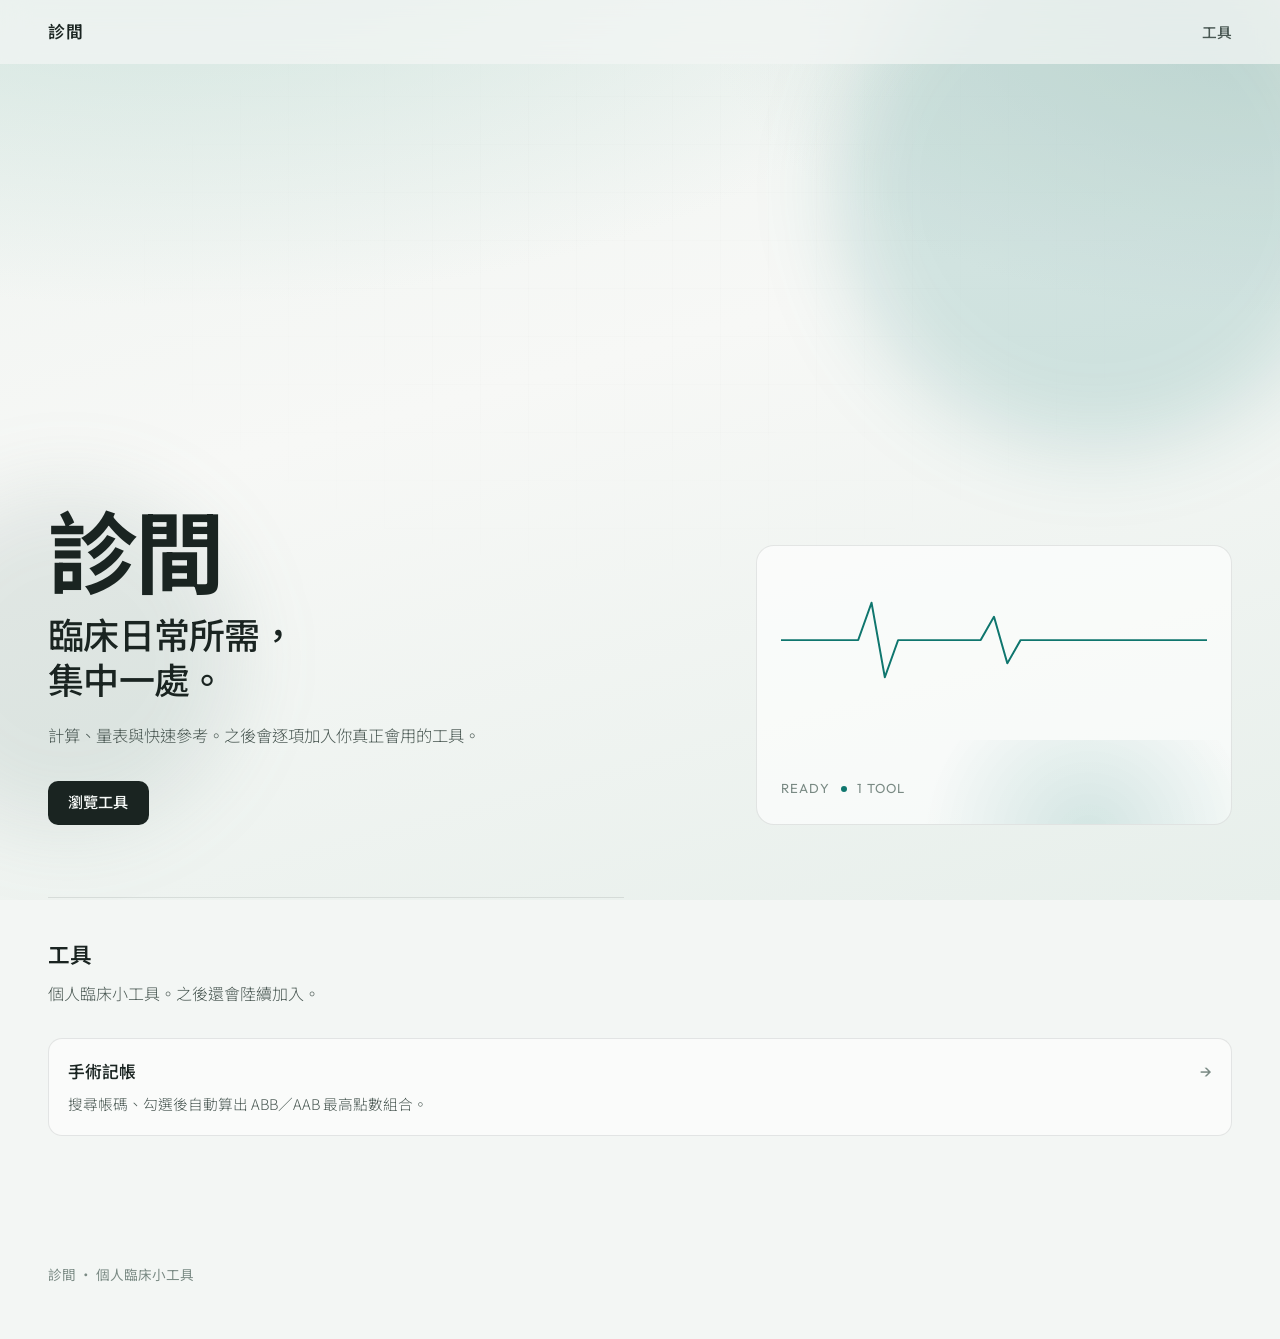
==== index.html @ a8edf0ec "Add clinical tools hub with NHI surgery billing optimizer. Includes searchable full NHI fee schedule" ====
<!DOCTYPE html>
<html lang="zh-Hant">
  <head>
    <meta charset="UTF-8" />
    <meta name="viewport" content="width=device-width, initial-scale=1" />
    <meta
      name="description"
      content="診間 — 臨床日常小工具集合，計算、量表與快速參考集中一處。"
    />
    <title>診間 · 臨床小工具</title>
    <link rel="preconnect" href="https://fonts.googleapis.com" />
    <link rel="preconnect" href="https://fonts.gstatic.com" crossorigin />
    <link
      href="https://fonts.googleapis.com/css2?family=Noto+Sans+TC:wght@300;400;500;600&family=Outfit:wght@400;500;600;700&display=swap"
      rel="stylesheet"
    />
    <link rel="stylesheet" href="styles.css" />
  </head>
  <body>
    <div class="atmosphere" aria-hidden="true">
      <div class="atmosphere__wash"></div>
      <div class="atmosphere__grid"></div>
      <div class="atmosphere__orb atmosphere__orb--a"></div>
      <div class="atmosphere__orb atmosphere__orb--b"></div>
    </div>

    <header class="topbar">
      <a class="topbar__brand" href="#top">診間</a>
      <nav class="topbar__nav" aria-label="主要導覽">
        <a href="#tools">工具</a>
      </nav>
    </header>

    <main id="top">
      <section class="hero" aria-labelledby="hero-title">
        <div class="hero__copy">
          <p class="hero__brand">診間</p>
          <h1 id="hero-title">臨床日常所需，集中一處。</h1>
          <p class="hero__lead">
            計算、量表與快速參考。之後會逐項加入你真正會用的工具。
          </p>
          <div class="hero__actions">
            <a class="btn btn--primary" href="#tools">瀏覽工具</a>
          </div>
        </div>
        <aside class="hero__visual" aria-hidden="true">
          <div class="pulse-panel">
            <svg
              class="pulse-panel__wave"
              viewBox="0 0 320 120"
              preserveAspectRatio="none"
            >
              <path
                class="pulse-panel__path"
                d="M0 60 H48 L58 60 L68 28 L78 92 L88 60 H140 L150 60 L160 40 L170 80 L180 60 H320"
                fill="none"
                stroke="currentColor"
                stroke-width="1.5"
                stroke-linecap="round"
                stroke-linejoin="round"
              />
            </svg>
            <div class="pulse-panel__meta">
              <span>ready</span>
              <span class="pulse-panel__dot"></span>
              <span>0 tools</span>
            </div>
          </div>
        </aside>
      </section>

      <section class="tools" id="tools" aria-labelledby="tools-title">
        <div class="tools__head">
          <h2 id="tools-title">工具</h2>
          <p>個人臨床小工具。之後還會陸續加入。</p>
        </div>

        <ul class="tool-list" id="tool-list" hidden></ul>

        <div class="empty" id="empty-state">
          <p class="empty__label">等待第一個工具</p>
          <p class="empty__hint">告訴我名稱、用途與輸入輸出，即可開始。</p>
        </div>
      </section>
    </main>

    <footer class="footer">
      <p>診間 · 個人臨床小工具</p>
    </footer>

    <script src="app.js"></script>
  </body>
</html>
---- styles.css ----
:root {
  --ink: #1a2421;
  --ink-soft: #4a5853;
  --muted: #7a8a84;
  --line: rgba(26, 36, 33, 0.1);
  --paper: #f3f6f4;
  --surface: rgba(255, 255, 255, 0.62);
  --accent: #0f766e;
  --accent-deep: #0b4f4a;
  --glow: rgba(15, 118, 110, 0.16);
  --radius: 14px;
  --font-display: "Outfit", "Noto Sans TC", sans-serif;
  --font-body: "Noto Sans TC", "Outfit", sans-serif;
  --ease: cubic-bezier(0.22, 1, 0.36, 1);
}

*,
*::before,
*::after {
  box-sizing: border-box;
}

html {
  scroll-behavior: smooth;
}

body {
  margin: 0;
  min-height: 100vh;
  color: var(--ink);
  font-family: var(--font-body);
  font-weight: 400;
  line-height: 1.65;
  background: var(--paper);
  overflow-x: hidden;
}

a {
  color: inherit;
  text-decoration: none;
}

.atmosphere {
  position: fixed;
  inset: 0;
  z-index: -1;
  pointer-events: none;
  overflow: hidden;
}

.atmosphere__wash {
  position: absolute;
  inset: 0;
  background:
    radial-gradient(120% 80% at 12% -10%, rgba(180, 214, 205, 0.55), transparent 55%),
    radial-gradient(90% 70% at 100% 0%, rgba(210, 222, 216, 0.7), transparent 50%),
    linear-gradient(165deg, #eef3f0 0%, #f7f8f6 42%, #e7efeb 100%);
}

.atmosphere__grid {
  position: absolute;
  inset: 0;
  opacity: 0.28;
  background-image:
    linear-gradient(rgba(26, 36, 33, 0.04) 1px, transparent 1px),
    linear-gradient(90deg, rgba(26, 36, 33, 0.04) 1px, transparent 1px);
  background-size: 48px 48px;
  mask-image: radial-gradient(ellipse 70% 60% at 50% 30%, #000 20%, transparent 75%);
}

.atmosphere__orb {
  position: absolute;
  border-radius: 50%;
  filter: blur(40px);
  animation: drift 18s var(--ease) infinite alternate;
}

.atmosphere__orb--a {
  width: 42vw;
  height: 42vw;
  max-width: 520px;
  max-height: 520px;
  top: -8%;
  right: -6%;
  background: var(--glow);
}

.atmosphere__orb--b {
  width: 28vw;
  height: 28vw;
  max-width: 340px;
  max-height: 340px;
  bottom: 8%;
  left: -8%;
  background: rgba(90, 130, 118, 0.14);
  animation-duration: 22s;
  animation-delay: -4s;
}

@keyframes drift {
  from {
    transform: translate3d(0, 0, 0) scale(1);
  }
  to {
    transform: translate3d(-2%, 4%, 0) scale(1.06);
  }
}

.topbar {
  position: sticky;
  top: 0;
  z-index: 20;
  display: flex;
  align-items: center;
  justify-content: space-between;
  padding: 1.1rem clamp(1.25rem, 4vw, 3rem);
  backdrop-filter: blur(14px);
  background: rgba(243, 246, 244, 0.72);
  border-bottom: 1px solid transparent;
  transition: border-color 0.3s var(--ease);
}

.topbar.is-scrolled {
  border-bottom-color: var(--line);
}

.topbar__brand {
  font-family: var(--font-display);
  font-weight: 600;
  letter-spacing: 0.04em;
  font-size: 1.05rem;
}

.topbar__nav a {
  color: var(--ink-soft);
  font-size: 0.92rem;
  font-weight: 500;
  transition: color 0.2s ease;
}

.topbar__nav a:hover {
  color: var(--accent-deep);
}

.hero {
  display: grid;
  grid-template-columns: 1.15fr 0.85fr;
  gap: clamp(2rem, 5vw, 4.5rem);
  align-items: end;
  min-height: calc(100svh - 4.2rem);
  padding: clamp(2.5rem, 8vh, 6rem) clamp(1.25rem, 4vw, 3rem)
    clamp(3rem, 8vh, 5rem);
}

.hero__brand {
  margin: 0 0 1.1rem;
  font-family: var(--font-display);
  font-size: clamp(3.2rem, 8vw, 5.6rem);
  font-weight: 700;
  letter-spacing: -0.03em;
  line-height: 0.95;
  color: var(--ink);
  opacity: 0;
  animation: rise 0.9s var(--ease) 0.05s forwards;
}

.hero h1 {
  margin: 0;
  max-width: 11ch;
  font-family: var(--font-display);
  font-size: clamp(1.55rem, 3.2vw, 2.25rem);
  font-weight: 500;
  letter-spacing: -0.02em;
  line-height: 1.25;
  color: var(--ink);
  opacity: 0;
  animation: rise 0.9s var(--ease) 0.16s forwards;
}

.hero__lead {
  margin: 1.15rem 0 0;
  max-width: 28rem;
  color: var(--ink-soft);
  font-size: 1.02rem;
  font-weight: 300;
  opacity: 0;
  animation: rise 0.9s var(--ease) 0.28s forwards;
}

.hero__actions {
  margin-top: 2rem;
  opacity: 0;
  animation: rise 0.9s var(--ease) 0.4s forwards;
}

.btn {
  display: inline-flex;
  align-items: center;
  justify-content: center;
  min-height: 2.75rem;
  padding: 0 1.25rem;
  border-radius: 10px;
  font-family: var(--font-display);
  font-size: 0.95rem;
  font-weight: 500;
  letter-spacing: 0.01em;
  transition:
    transform 0.25s var(--ease),
    background 0.25s ease,
    color 0.25s ease;
}

.btn--primary {
  background: var(--ink);
  color: #f5f8f6;
}

.btn--primary:hover {
  background: var(--accent-deep);
  transform: translateY(-1px);
}

.hero__visual {
  opacity: 0;
  animation: rise 1s var(--ease) 0.35s forwards;
}

.pulse-panel {
  position: relative;
  min-height: 280px;
  padding: 1.5rem;
  border: 1px solid var(--line);
  border-radius: calc(var(--radius) + 4px);
  background: var(--surface);
  backdrop-filter: blur(10px);
  display: flex;
  flex-direction: column;
  justify-content: space-between;
  overflow: hidden;
}

.pulse-panel::before {
  content: "";
  position: absolute;
  inset: auto -20% -40% 20%;
  height: 70%;
  background: radial-gradient(circle, var(--glow), transparent 65%);
  pointer-events: none;
}

.pulse-panel__wave {
  width: 100%;
  height: 140px;
  color: var(--accent);
}

.pulse-panel__path {
  stroke-dasharray: 520;
  stroke-dashoffset: 520;
  animation: draw-wave 2.2s var(--ease) 0.6s forwards;
}

.pulse-panel__meta {
  display: flex;
  align-items: center;
  gap: 0.65rem;
  color: var(--muted);
  font-family: var(--font-display);
  font-size: 0.82rem;
  letter-spacing: 0.08em;
  text-transform: uppercase;
}

.pulse-panel__dot {
  width: 6px;
  height: 6px;
  border-radius: 50%;
  background: var(--accent);
  box-shadow: 0 0 0 0 rgba(15, 118, 110, 0.35);
  animation: pulse-dot 2.4s ease-out infinite;
}

@keyframes draw-wave {
  to {
    stroke-dashoffset: 0;
  }
}

@keyframes pulse-dot {
  0% {
    box-shadow: 0 0 0 0 rgba(15, 118, 110, 0.35);
  }
  70% {
    box-shadow: 0 0 0 10px rgba(15, 118, 110, 0);
  }
  100% {
    box-shadow: 0 0 0 0 rgba(15, 118, 110, 0);
  }
}

@keyframes rise {
  from {
    opacity: 0;
    transform: translateY(16px);
  }
  to {
    opacity: 1;
    transform: translateY(0);
  }
}

.tools {
  padding: 0 clamp(1.25rem, 4vw, 3rem) clamp(4rem, 10vh, 6.5rem);
}

.tools__head {
  max-width: 36rem;
  margin-bottom: 2rem;
  padding-top: 1rem;
  border-top: 1px solid var(--line);
}

.tools__head h2 {
  margin: 1.5rem 0 0.4rem;
  font-family: var(--font-display);
  font-size: 1.35rem;
  font-weight: 600;
  letter-spacing: -0.02em;
}

.tools__head p {
  margin: 0;
  color: var(--ink-soft);
  font-weight: 300;
}

.tool-list {
  list-style: none;
  margin: 0;
  padding: 0;
  display: grid;
  gap: 0.75rem;
}

.tool-link {
  display: grid;
  grid-template-columns: 1fr auto;
  gap: 0.35rem 1rem;
  align-items: center;
  padding: 1.15rem 1.2rem;
  border: 1px solid var(--line);
  border-radius: var(--radius);
  background: rgba(255, 255, 255, 0.55);
  transition:
    border-color 0.25s ease,
    background 0.25s ease,
    transform 0.25s var(--ease);
}

.tool-link:hover {
  border-color: rgba(15, 118, 110, 0.35);
  background: rgba(255, 255, 255, 0.85);
  transform: translateY(-1px);
}

.tool-link__name {
  font-family: var(--font-display);
  font-weight: 550;
  font-size: 1.05rem;
  letter-spacing: -0.01em;
}

.tool-link__desc {
  grid-column: 1 / -1;
  color: var(--ink-soft);
  font-size: 0.92rem;
  font-weight: 300;
}

.tool-link__arrow {
  color: var(--muted);
  font-family: var(--font-display);
  font-size: 1.1rem;
}

.empty {
  padding: 2.5rem 1.25rem;
  border: 1px dashed rgba(26, 36, 33, 0.18);
  border-radius: var(--radius);
  text-align: center;
  background: rgba(255, 255, 255, 0.35);
}

.empty__label {
  margin: 0;
  font-family: var(--font-display);
  font-weight: 500;
  letter-spacing: -0.01em;
}

.empty__hint {
  margin: 0.45rem 0 0;
  color: var(--muted);
  font-size: 0.92rem;
  font-weight: 300;
}

.footer {
  padding: 1.5rem clamp(1.25rem, 4vw, 3rem) 2.5rem;
  color: var(--muted);
  font-size: 0.85rem;
}

@media (max-width: 860px) {
  .hero {
    grid-template-columns: 1fr;
    align-items: start;
    min-height: auto;
    padding-top: 2.25rem;
  }

  .hero h1 {
    max-width: 14ch;
  }

  .pulse-panel {
    min-height: 220px;
  }
}

@media (prefers-reduced-motion: reduce) {
  *,
  *::before,
  *::after {
    animation: none !important;
    transition: none !important;
  }

  .hero__brand,
  .hero h1,
  .hero__lead,
  .hero__actions,
  .hero__visual,
  .pulse-panel__path {
    opacity: 1;
    transform: none;
    stroke-dashoffset: 0;
  }
}
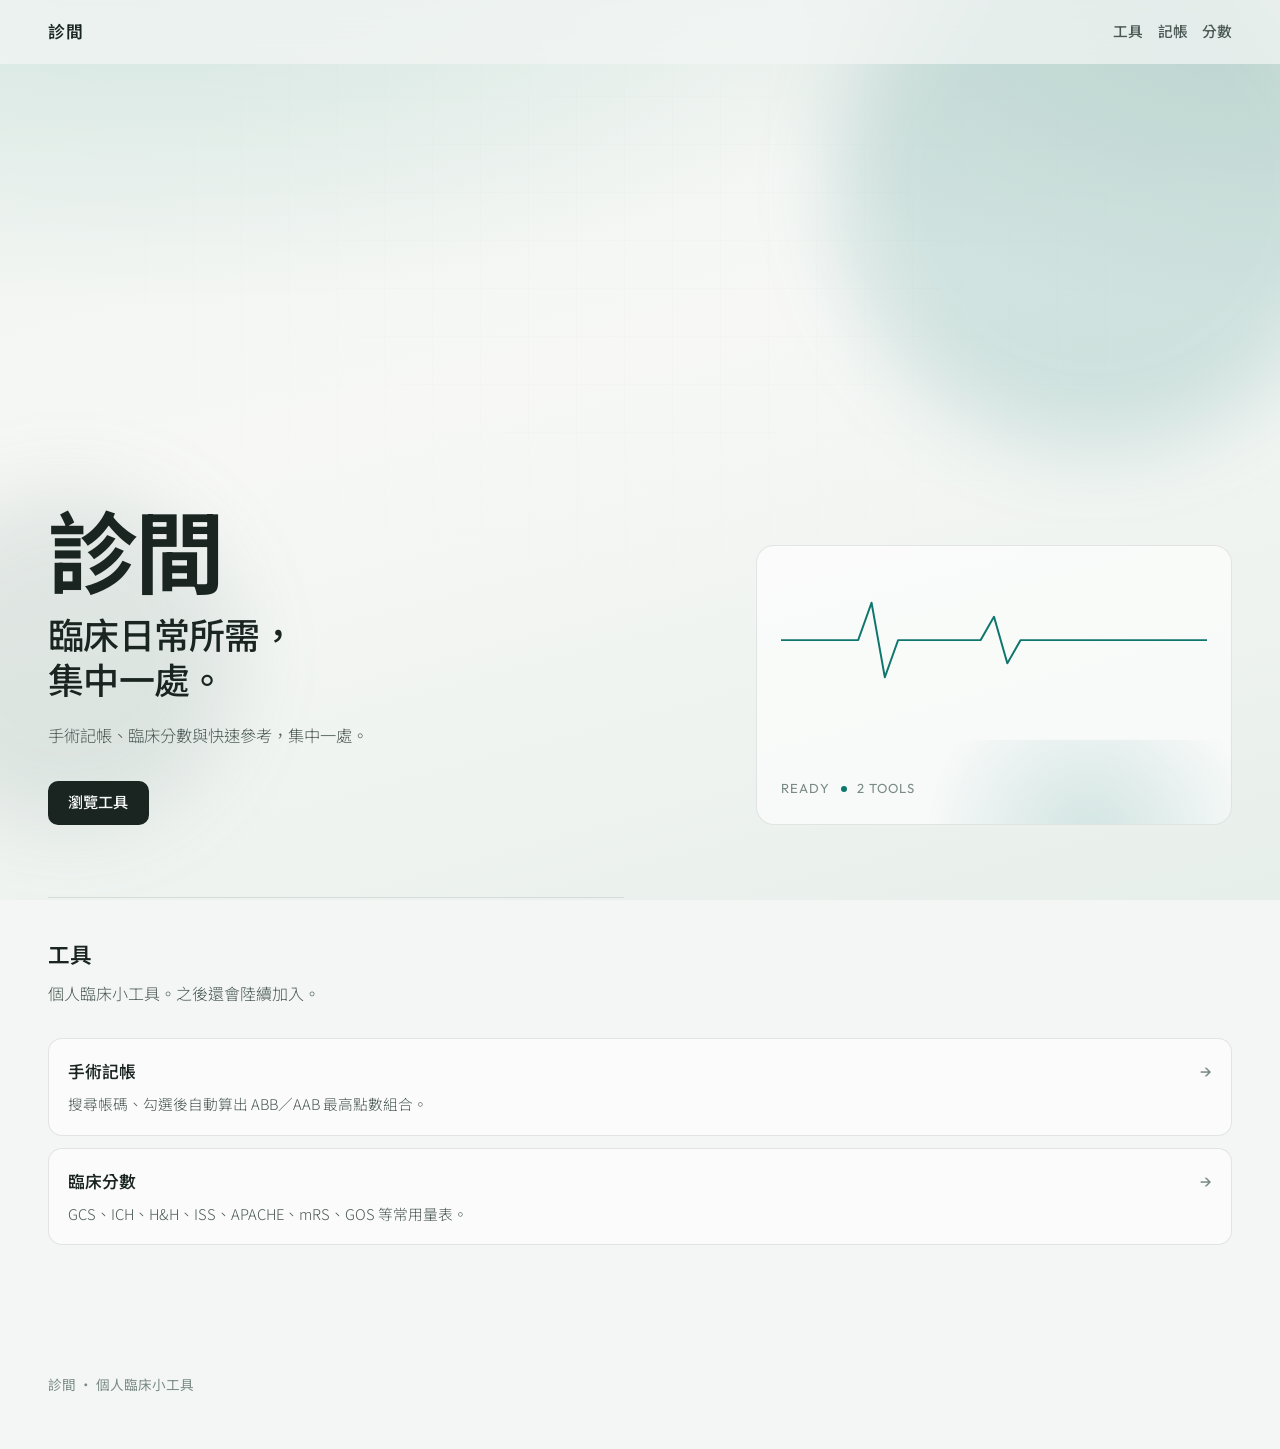
==== commit 74478952: "Fix homepage tool links for GitHub Pages and mobile cache. Put surgery billing and scores links in s" ====
--- a/index.html
+++ b/index.html
@@ -28,6 +28,8 @@
       <a class="topbar__brand" href="#top">診間</a>
       <nav class="topbar__nav" aria-label="主要導覽">
         <a href="#tools">工具</a>
+        <a href="tools/surgery-billing/index.html">記帳</a>
+        <a href="tools/scores/index.html">分數</a>
       </nav>
     </header>
 
@@ -37,7 +39,7 @@
           <p class="hero__brand">診間</p>
           <h1 id="hero-title">臨床日常所需，集中一處。</h1>
           <p class="hero__lead">
-            計算、量表與快速參考。之後會逐項加入你真正會用的工具。
+            手術記帳、臨床分數與快速參考，集中一處。
           </p>
           <div class="hero__actions">
             <a class="btn btn--primary" href="#tools">瀏覽工具</a>
@@ -63,7 +65,7 @@
             <div class="pulse-panel__meta">
               <span>ready</span>
               <span class="pulse-panel__dot"></span>
-              <span>0 tools</span>
+              <span>2 tools</span>
             </div>
           </div>
         </aside>
@@ -75,9 +77,24 @@
           <p>個人臨床小工具。之後還會陸續加入。</p>
         </div>
 
-        <ul class="tool-list" id="tool-list" hidden></ul>
+        <ul class="tool-list" id="tool-list">
+          <li>
+            <a class="tool-link" href="tools/surgery-billing/index.html">
+              <span class="tool-link__name">手術記帳</span>
+              <span class="tool-link__arrow" aria-hidden="true">→</span>
+              <span class="tool-link__desc">搜尋帳碼、勾選後自動算出 ABB／AAB 最高點數組合。</span>
+            </a>
+          </li>
+          <li>
+            <a class="tool-link" href="tools/scores/index.html">
+              <span class="tool-link__name">臨床分數</span>
+              <span class="tool-link__arrow" aria-hidden="true">→</span>
+              <span class="tool-link__desc">GCS、ICH、H&amp;H、ISS、APACHE、mRS、GOS 等常用量表。</span>
+            </a>
+          </li>
+        </ul>
 
-        <div class="empty" id="empty-state">
+        <div class="empty" id="empty-state" hidden>
           <p class="empty__label">等待第一個工具</p>
           <p class="empty__hint">告訴我名稱、用途與輸入輸出，即可開始。</p>
         </div>
@@ -88,6 +105,6 @@
       <p>診間 · 個人臨床小工具</p>
     </footer>
 
-    <script src="app.js"></script>
+    <script src="app.js?v=2"></script>
   </body>
 </html>
--- a/styles.css
+++ b/styles.css
@@ -131,6 +131,12 @@
   font-size: 1.05rem;
 }
 
+.topbar__nav {
+  display: flex;
+  align-items: center;
+  gap: 0.9rem;
+}
+
 .topbar__nav a {
   color: var(--ink-soft);
   font-size: 0.92rem;
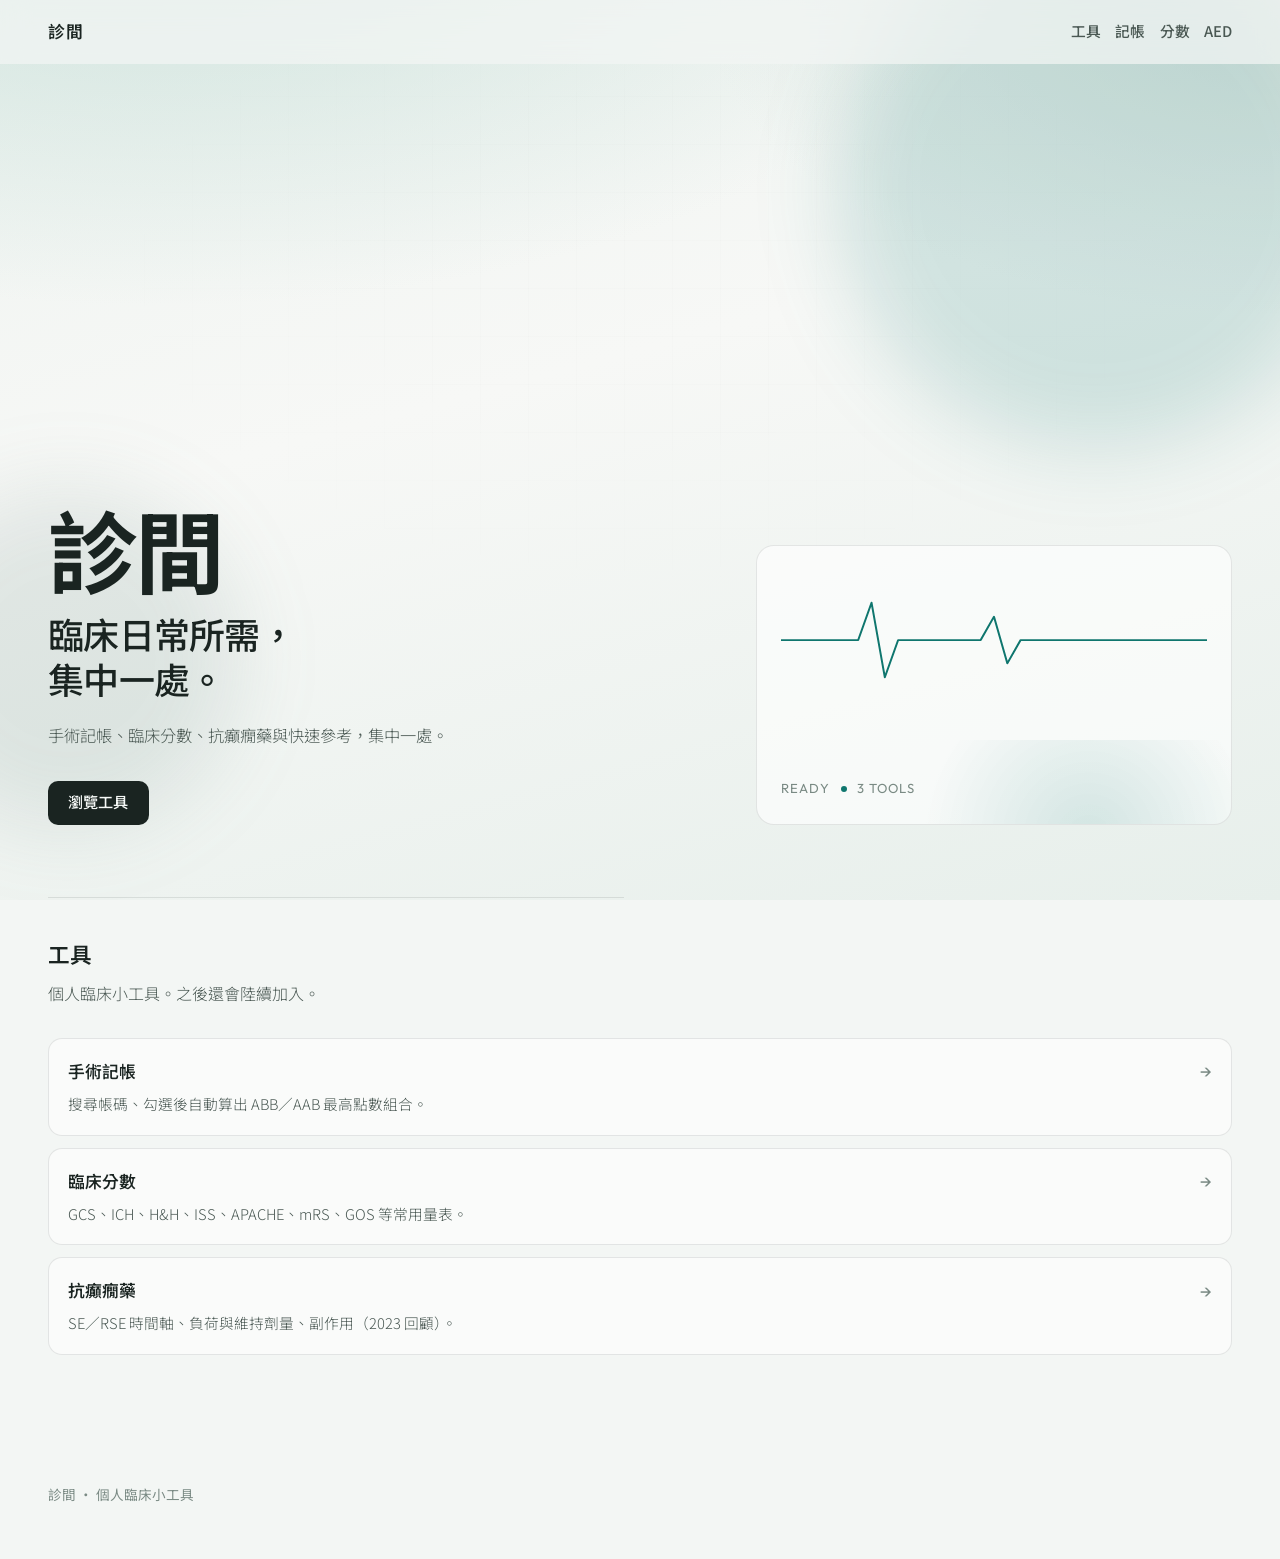
==== commit 4d8f06b1: "Add antiepileptic drug reference for status epilepticus and RSE. Includes CSE/NCSE/NORSE timelines p" ====
--- a/index.html
+++ b/index.html
@@ -30,6 +30,7 @@
         <a href="#tools">工具</a>
         <a href="tools/surgery-billing/index.html">記帳</a>
         <a href="tools/scores/index.html">分數</a>
+        <a href="tools/aed/index.html">AED</a>
       </nav>
     </header>
 
@@ -39,7 +40,7 @@
           <p class="hero__brand">診間</p>
           <h1 id="hero-title">臨床日常所需，集中一處。</h1>
           <p class="hero__lead">
-            手術記帳、臨床分數與快速參考，集中一處。
+            手術記帳、臨床分數、抗癲癇藥與快速參考，集中一處。
           </p>
           <div class="hero__actions">
             <a class="btn btn--primary" href="#tools">瀏覽工具</a>
@@ -65,7 +66,7 @@
             <div class="pulse-panel__meta">
               <span>ready</span>
               <span class="pulse-panel__dot"></span>
-              <span>2 tools</span>
+              <span>3 tools</span>
             </div>
           </div>
         </aside>
@@ -92,6 +93,13 @@
               <span class="tool-link__desc">GCS、ICH、H&amp;H、ISS、APACHE、mRS、GOS 等常用量表。</span>
             </a>
           </li>
+          <li>
+            <a class="tool-link" href="tools/aed/index.html">
+              <span class="tool-link__name">抗癲癇藥</span>
+              <span class="tool-link__arrow" aria-hidden="true">→</span>
+              <span class="tool-link__desc">SE／RSE 時間軸、負荷與維持劑量、副作用（2023 回顧）。</span>
+            </a>
+          </li>
         </ul>
 
         <div class="empty" id="empty-state" hidden>
@@ -105,6 +113,6 @@
       <p>診間 · 個人臨床小工具</p>
     </footer>
 
-    <script src="app.js?v=2"></script>
+    <script src="app.js?v=3"></script>
   </body>
 </html>
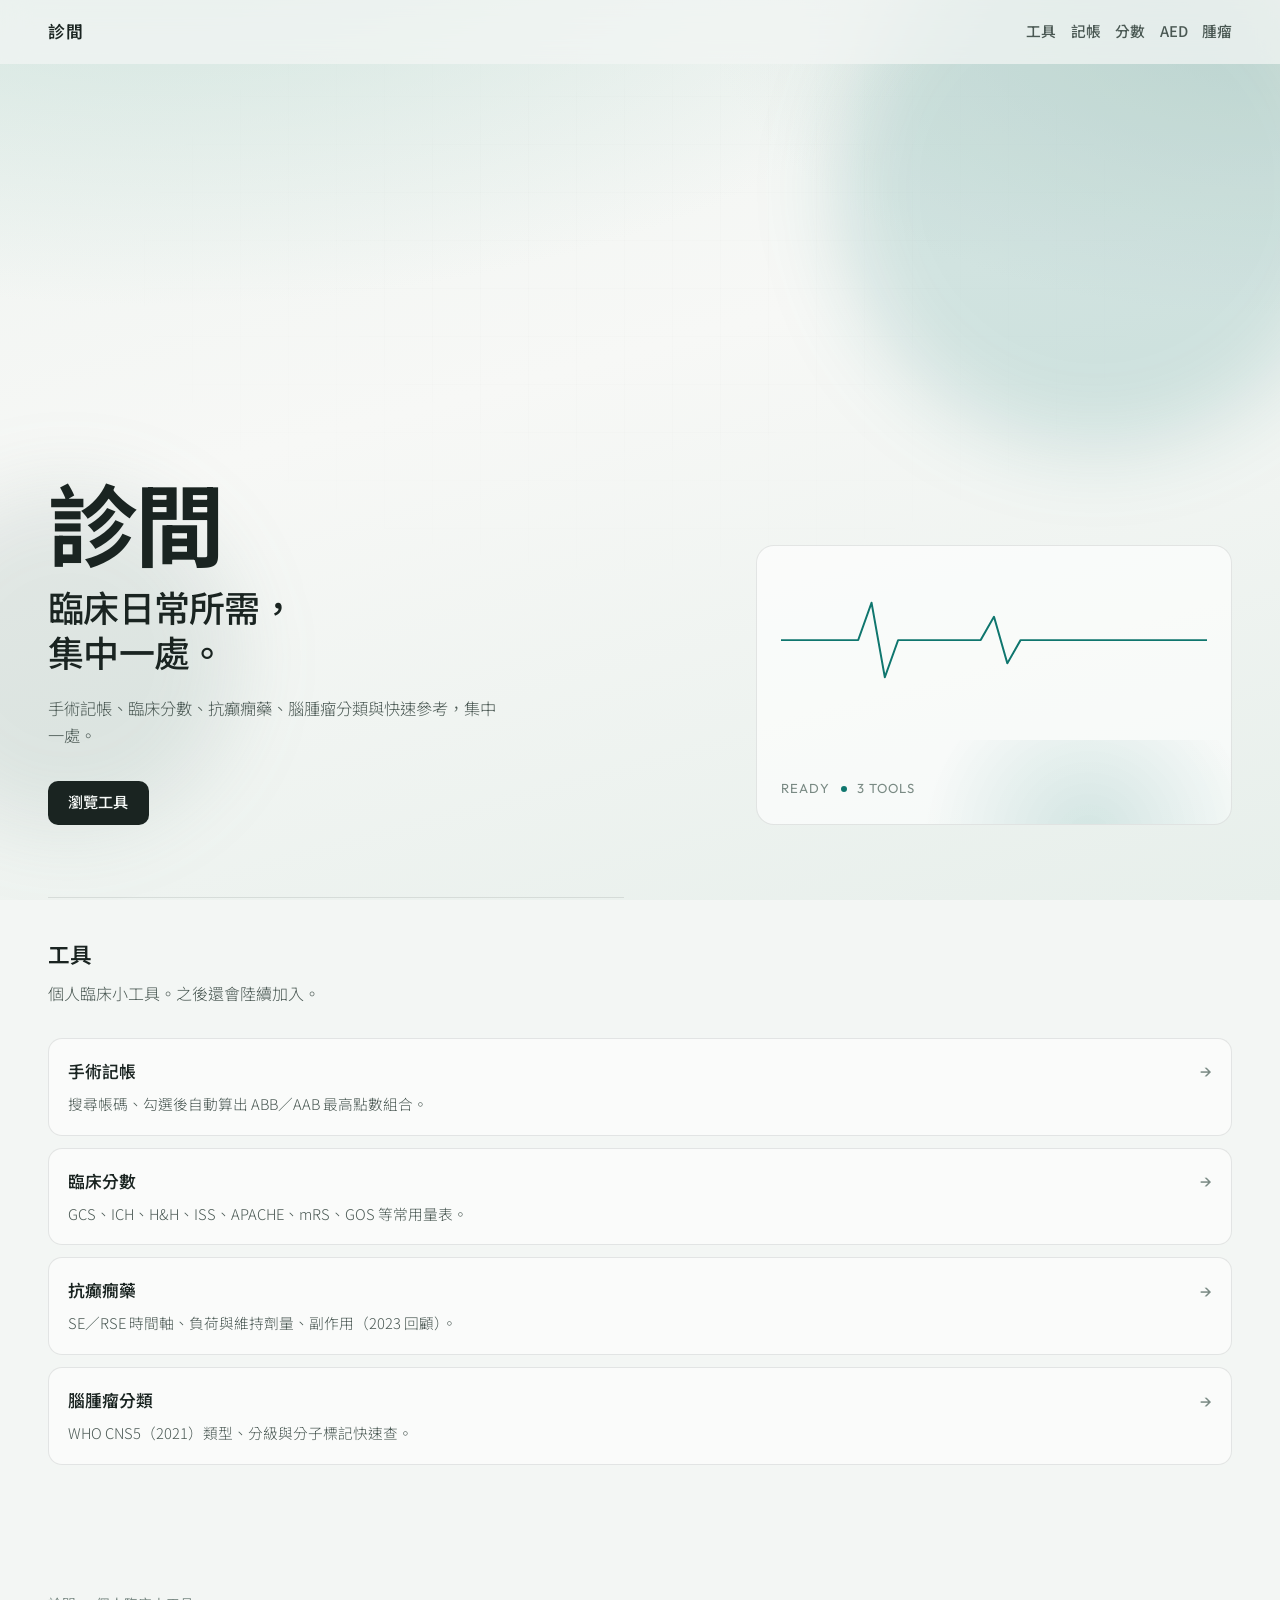
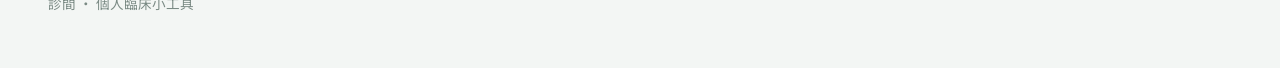
==== commit 8ef2763c: "Add WHO CNS5 brain tumor classification reference page. Includes searchable tumor types, molecular m" ====
--- a/index.html
+++ b/index.html
@@ -31,6 +31,7 @@
         <a href="tools/surgery-billing/index.html">記帳</a>
         <a href="tools/scores/index.html">分數</a>
         <a href="tools/aed/index.html">AED</a>
+        <a href="tools/brain-tumor/index.html">腫瘤</a>
       </nav>
     </header>
 
@@ -40,7 +41,7 @@
           <p class="hero__brand">診間</p>
           <h1 id="hero-title">臨床日常所需，集中一處。</h1>
           <p class="hero__lead">
-            手術記帳、臨床分數、抗癲癇藥與快速參考，集中一處。
+            手術記帳、臨床分數、抗癲癇藥、腦腫瘤分類與快速參考，集中一處。
           </p>
           <div class="hero__actions">
             <a class="btn btn--primary" href="#tools">瀏覽工具</a>
@@ -66,7 +67,7 @@
             <div class="pulse-panel__meta">
               <span>ready</span>
               <span class="pulse-panel__dot"></span>
-              <span>3 tools</span>
+              <span>4 tools</span>
             </div>
           </div>
         </aside>
@@ -100,6 +101,13 @@
               <span class="tool-link__desc">SE／RSE 時間軸、負荷與維持劑量、副作用（2023 回顧）。</span>
             </a>
           </li>
+          <li>
+            <a class="tool-link" href="tools/brain-tumor/index.html">
+              <span class="tool-link__name">腦腫瘤分類</span>
+              <span class="tool-link__arrow" aria-hidden="true">→</span>
+              <span class="tool-link__desc">WHO CNS5（2021）類型、分級與分子標記快速查。</span>
+            </a>
+          </li>
         </ul>
 
         <div class="empty" id="empty-state" hidden>
--- a/styles.css
+++ b/styles.css
@@ -20,6 +20,18 @@
   box-sizing: border-box;
 }
 
+.visually-hidden {
+  position: absolute;
+  width: 1px;
+  height: 1px;
+  padding: 0;
+  margin: -1px;
+  overflow: hidden;
+  clip: rect(0, 0, 0, 0);
+  white-space: nowrap;
+  border: 0;
+}
+
 html {
   scroll-behavior: smooth;
 }
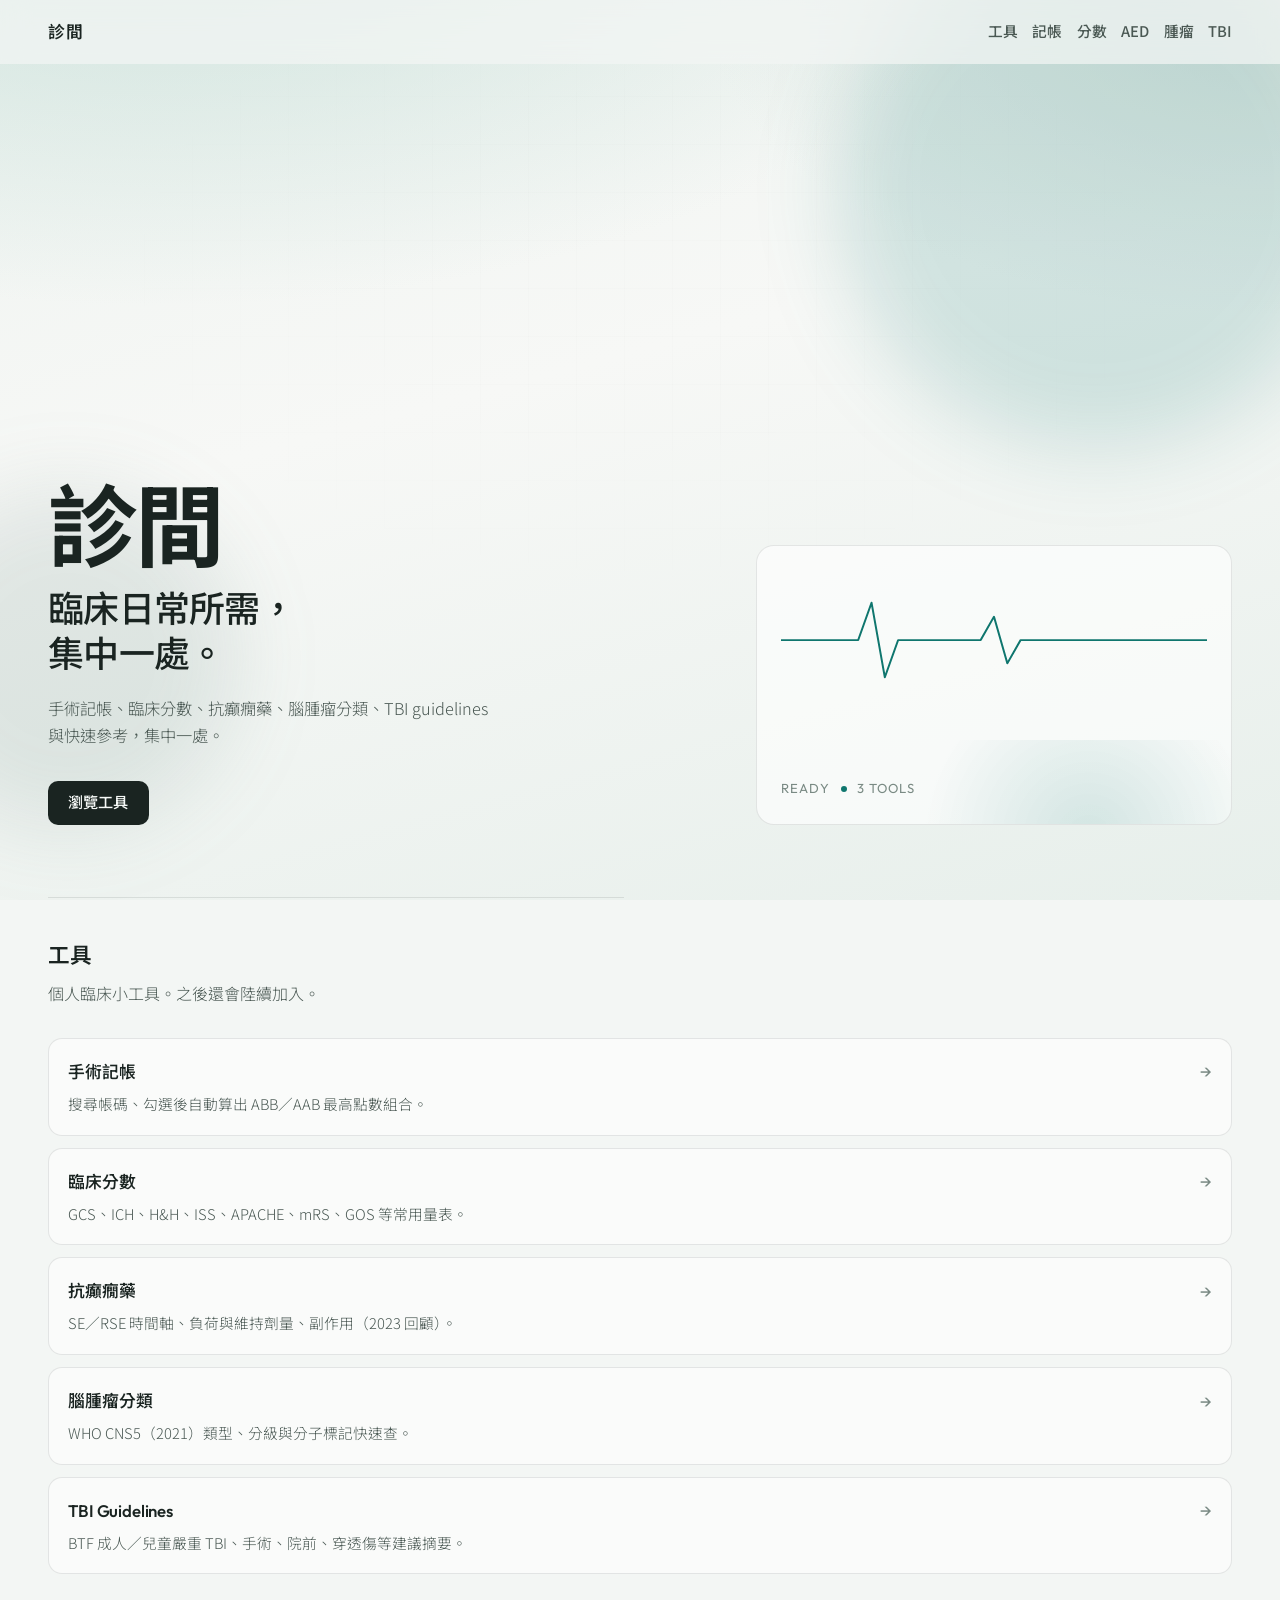
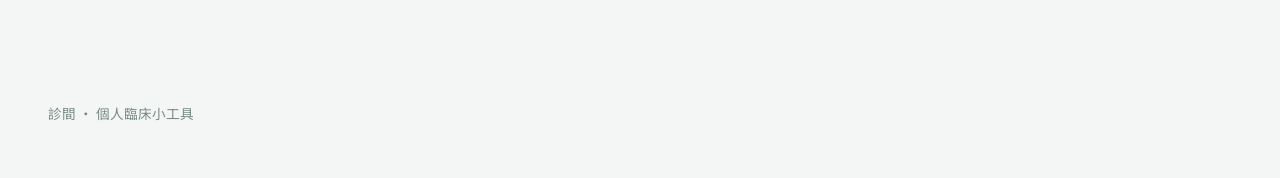
==== commit 6b4ed18f: "Add BTF TBI guidelines reference page. Summarizes current Coma Guidelines with thresholds, searchabl" ====
--- a/index.html
+++ b/index.html
@@ -32,6 +32,7 @@
         <a href="tools/scores/index.html">分數</a>
         <a href="tools/aed/index.html">AED</a>
         <a href="tools/brain-tumor/index.html">腫瘤</a>
+        <a href="tools/tbi/index.html">TBI</a>
       </nav>
     </header>
 
@@ -41,7 +42,7 @@
           <p class="hero__brand">診間</p>
           <h1 id="hero-title">臨床日常所需，集中一處。</h1>
           <p class="hero__lead">
-            手術記帳、臨床分數、抗癲癇藥、腦腫瘤分類與快速參考，集中一處。
+            手術記帳、臨床分數、抗癲癇藥、腦腫瘤分類、TBI guidelines 與快速參考，集中一處。
           </p>
           <div class="hero__actions">
             <a class="btn btn--primary" href="#tools">瀏覽工具</a>
@@ -67,7 +68,7 @@
             <div class="pulse-panel__meta">
               <span>ready</span>
               <span class="pulse-panel__dot"></span>
-              <span>4 tools</span>
+              <span>5 tools</span>
             </div>
           </div>
         </aside>
@@ -108,6 +109,13 @@
               <span class="tool-link__desc">WHO CNS5（2021）類型、分級與分子標記快速查。</span>
             </a>
           </li>
+          <li>
+            <a class="tool-link" href="tools/tbi/index.html">
+              <span class="tool-link__name">TBI Guidelines</span>
+              <span class="tool-link__arrow" aria-hidden="true">→</span>
+              <span class="tool-link__desc">BTF 成人／兒童嚴重 TBI、手術、院前、穿透傷等建議摘要。</span>
+            </a>
+          </li>
         </ul>
 
         <div class="empty" id="empty-state" hidden>
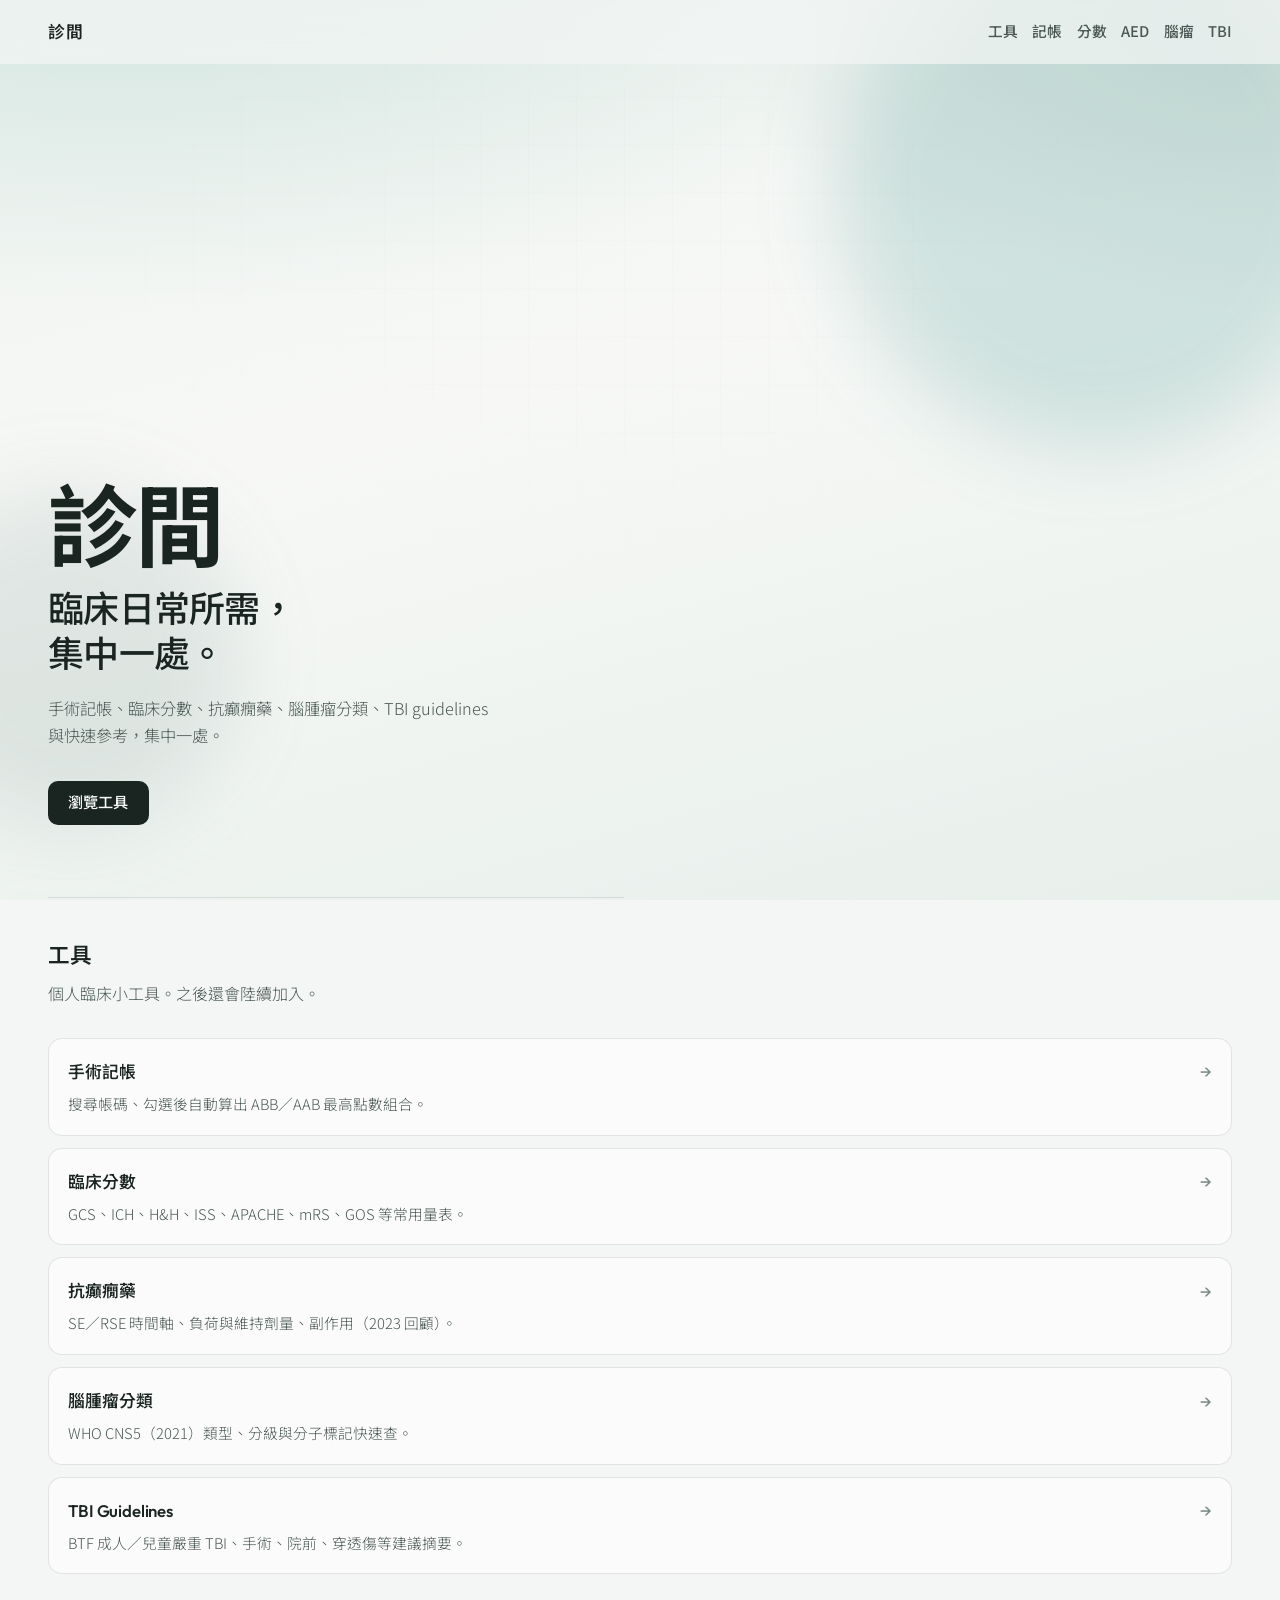
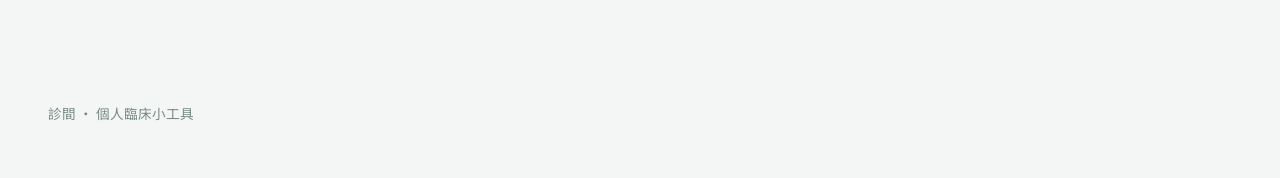
==== commit 4cc6812b: "Remove unused homepage pulse graphic and rename nav label to 腦瘤. Co-authored-by: Cursor <cursoragent" ====
--- a/index.html
+++ b/index.html
@@ -31,7 +31,7 @@
         <a href="tools/surgery-billing/index.html">記帳</a>
         <a href="tools/scores/index.html">分數</a>
         <a href="tools/aed/index.html">AED</a>
-        <a href="tools/brain-tumor/index.html">腫瘤</a>
+        <a href="tools/brain-tumor/index.html">腦瘤</a>
         <a href="tools/tbi/index.html">TBI</a>
       </nav>
     </header>
@@ -48,30 +48,6 @@
             <a class="btn btn--primary" href="#tools">瀏覽工具</a>
           </div>
         </div>
-        <aside class="hero__visual" aria-hidden="true">
-          <div class="pulse-panel">
-            <svg
-              class="pulse-panel__wave"
-              viewBox="0 0 320 120"
-              preserveAspectRatio="none"
-            >
-              <path
-                class="pulse-panel__path"
-                d="M0 60 H48 L58 60 L68 28 L78 92 L88 60 H140 L150 60 L160 40 L170 80 L180 60 H320"
-                fill="none"
-                stroke="currentColor"
-                stroke-width="1.5"
-                stroke-linecap="round"
-                stroke-linejoin="round"
-              />
-            </svg>
-            <div class="pulse-panel__meta">
-              <span>ready</span>
-              <span class="pulse-panel__dot"></span>
-              <span>5 tools</span>
-            </div>
-          </div>
-        </aside>
       </section>
 
       <section class="tools" id="tools" aria-labelledby="tools-title">
@@ -129,6 +105,6 @@
       <p>診間 · 個人臨床小工具</p>
     </footer>
 
-    <script src="app.js?v=3"></script>
+    <script src="app.js?v=4"></script>
   </body>
 </html>
--- a/styles.css
+++ b/styles.css
@@ -162,8 +162,6 @@
 
 .hero {
   display: grid;
-  grid-template-columns: 1.15fr 0.85fr;
-  gap: clamp(2rem, 5vw, 4.5rem);
   align-items: end;
   min-height: calc(100svh - 4.2rem);
   padding: clamp(2.5rem, 8vh, 6rem) clamp(1.25rem, 4vw, 3rem)
@@ -236,84 +234,6 @@
 .btn--primary:hover {
   background: var(--accent-deep);
   transform: translateY(-1px);
-}
-
-.hero__visual {
-  opacity: 0;
-  animation: rise 1s var(--ease) 0.35s forwards;
-}
-
-.pulse-panel {
-  position: relative;
-  min-height: 280px;
-  padding: 1.5rem;
-  border: 1px solid var(--line);
-  border-radius: calc(var(--radius) + 4px);
-  background: var(--surface);
-  backdrop-filter: blur(10px);
-  display: flex;
-  flex-direction: column;
-  justify-content: space-between;
-  overflow: hidden;
-}
-
-.pulse-panel::before {
-  content: "";
-  position: absolute;
-  inset: auto -20% -40% 20%;
-  height: 70%;
-  background: radial-gradient(circle, var(--glow), transparent 65%);
-  pointer-events: none;
-}
-
-.pulse-panel__wave {
-  width: 100%;
-  height: 140px;
-  color: var(--accent);
-}
-
-.pulse-panel__path {
-  stroke-dasharray: 520;
-  stroke-dashoffset: 520;
-  animation: draw-wave 2.2s var(--ease) 0.6s forwards;
-}
-
-.pulse-panel__meta {
-  display: flex;
-  align-items: center;
-  gap: 0.65rem;
-  color: var(--muted);
-  font-family: var(--font-display);
-  font-size: 0.82rem;
-  letter-spacing: 0.08em;
-  text-transform: uppercase;
-}
-
-.pulse-panel__dot {
-  width: 6px;
-  height: 6px;
-  border-radius: 50%;
-  background: var(--accent);
-  box-shadow: 0 0 0 0 rgba(15, 118, 110, 0.35);
-  animation: pulse-dot 2.4s ease-out infinite;
-}
-
-@keyframes draw-wave {
-  to {
-    stroke-dashoffset: 0;
-  }
-}
-
-@keyframes pulse-dot {
-  0% {
-    box-shadow: 0 0 0 0 rgba(15, 118, 110, 0.35);
-  }
-  70% {
-    box-shadow: 0 0 0 10px rgba(15, 118, 110, 0);
-  }
-  100% {
-    box-shadow: 0 0 0 0 rgba(15, 118, 110, 0);
-  }
 }
 
 @keyframes rise {
@@ -431,7 +351,6 @@
 
 @media (max-width: 860px) {
   .hero {
-    grid-template-columns: 1fr;
     align-items: start;
     min-height: auto;
     padding-top: 2.25rem;
@@ -439,10 +358,6 @@
 
   .hero h1 {
     max-width: 14ch;
-  }
-
-  .pulse-panel {
-    min-height: 220px;
   }
 }
 
@@ -457,11 +372,8 @@
   .hero__brand,
   .hero h1,
   .hero__lead,
-  .hero__actions,
-  .hero__visual,
-  .pulse-panel__path {
+  .hero__actions {
     opacity: 1;
     transform: none;
-    stroke-dashoffset: 0;
-  }
-}
+  }
+}
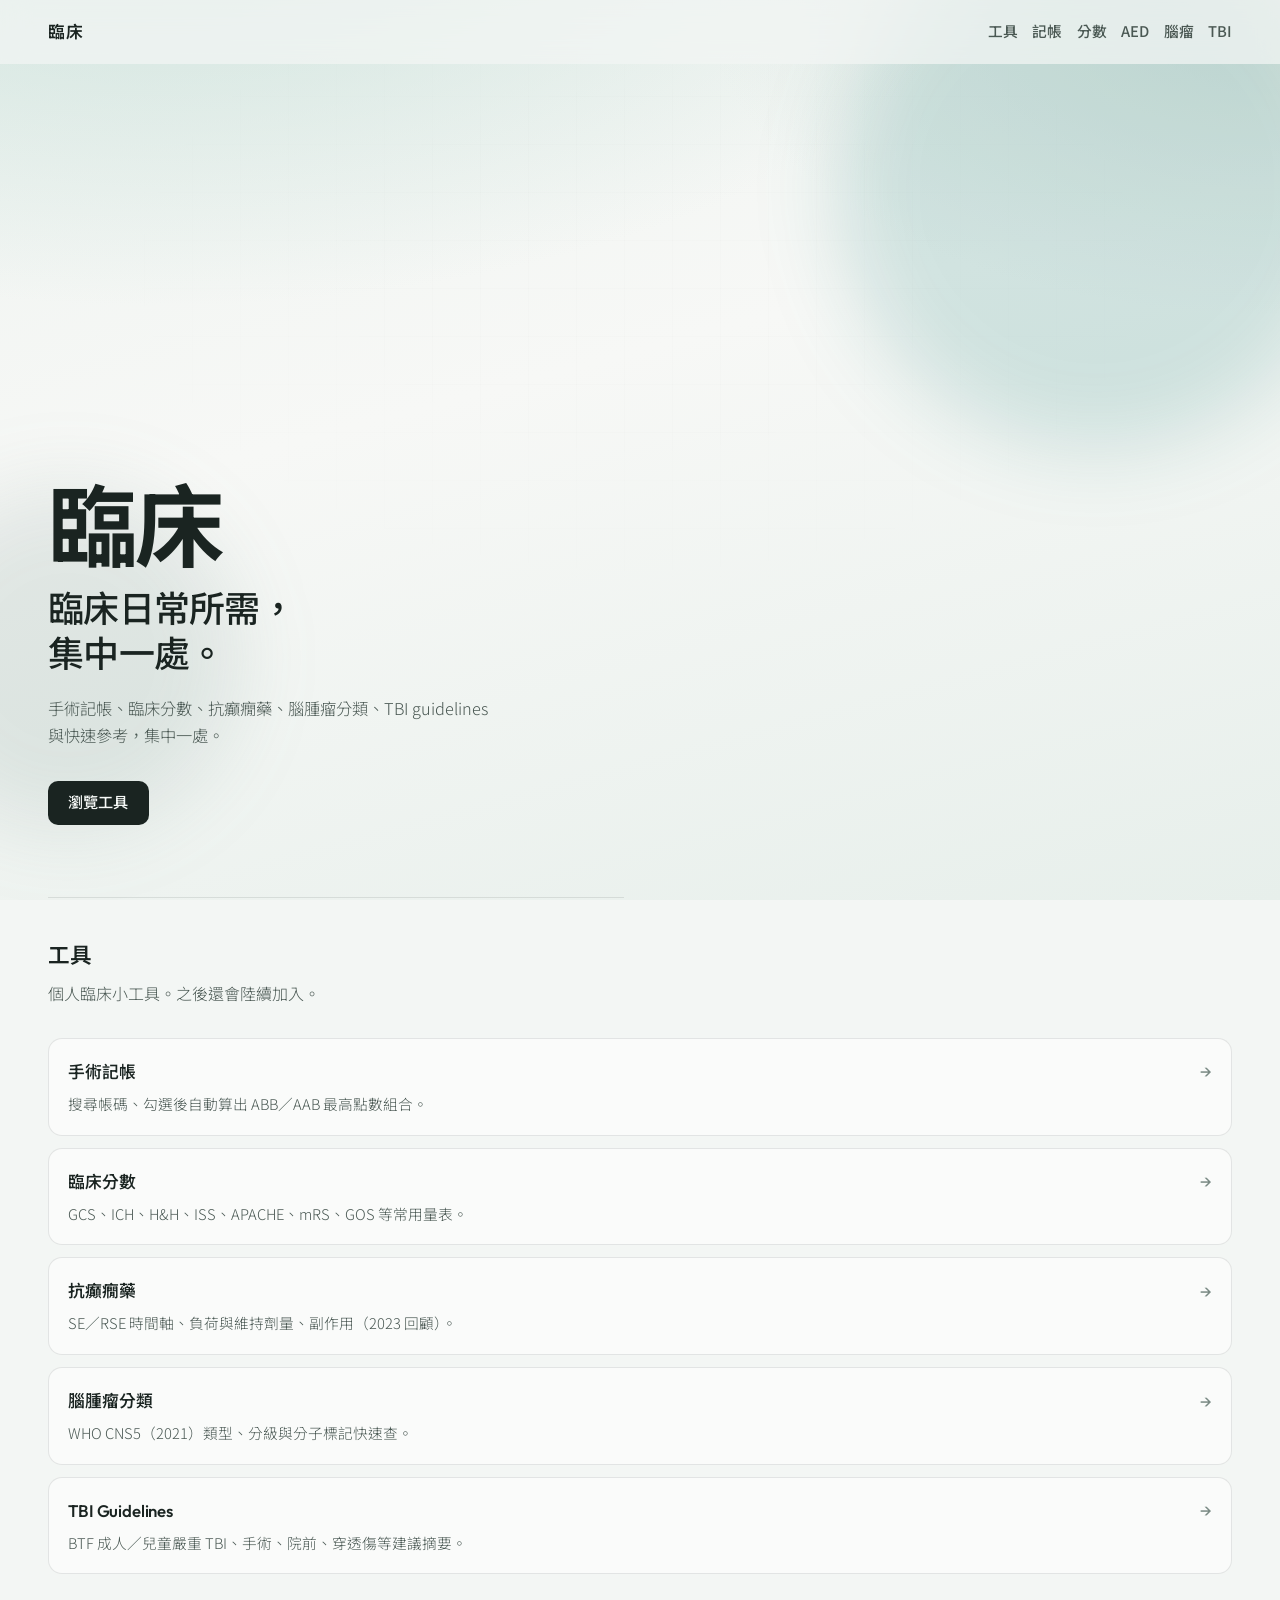
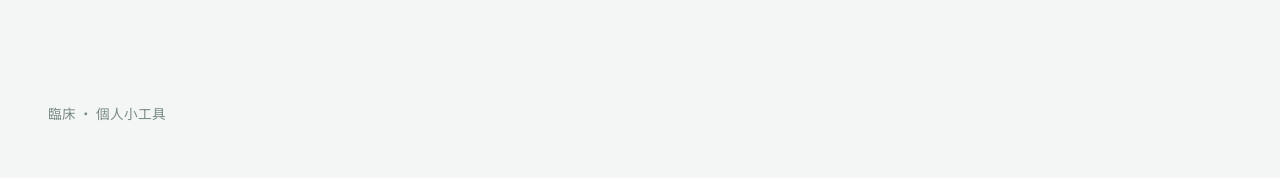
==== commit dd3793ed: "Rename site brand from 診間 to 臨床. Co-authored-by: Cursor <cursoragent@cursor.com>" ====
--- a/index.html
+++ b/index.html
@@ -5,9 +5,9 @@
     <meta name="viewport" content="width=device-width, initial-scale=1" />
     <meta
       name="description"
-      content="診間 — 臨床日常小工具集合，計算、量表與快速參考集中一處。"
+      content="臨床 — 日常小工具集合，計算、量表與快速參考集中一處。"
     />
-    <title>診間 · 臨床小工具</title>
+    <title>臨床 · 小工具</title>
     <link rel="preconnect" href="https://fonts.googleapis.com" />
     <link rel="preconnect" href="https://fonts.gstatic.com" crossorigin />
     <link
@@ -25,7 +25,7 @@
     </div>
 
     <header class="topbar">
-      <a class="topbar__brand" href="#top">診間</a>
+      <a class="topbar__brand" href="#top">臨床</a>
       <nav class="topbar__nav" aria-label="主要導覽">
         <a href="#tools">工具</a>
         <a href="tools/surgery-billing/index.html">記帳</a>
@@ -39,7 +39,7 @@
     <main id="top">
       <section class="hero" aria-labelledby="hero-title">
         <div class="hero__copy">
-          <p class="hero__brand">診間</p>
+          <p class="hero__brand">臨床</p>
           <h1 id="hero-title">臨床日常所需，集中一處。</h1>
           <p class="hero__lead">
             手術記帳、臨床分數、抗癲癇藥、腦腫瘤分類、TBI guidelines 與快速參考，集中一處。
@@ -102,7 +102,7 @@
     </main>
 
     <footer class="footer">
-      <p>診間 · 個人臨床小工具</p>
+      <p>臨床 · 個人小工具</p>
     </footer>
 
     <script src="app.js?v=4"></script>
